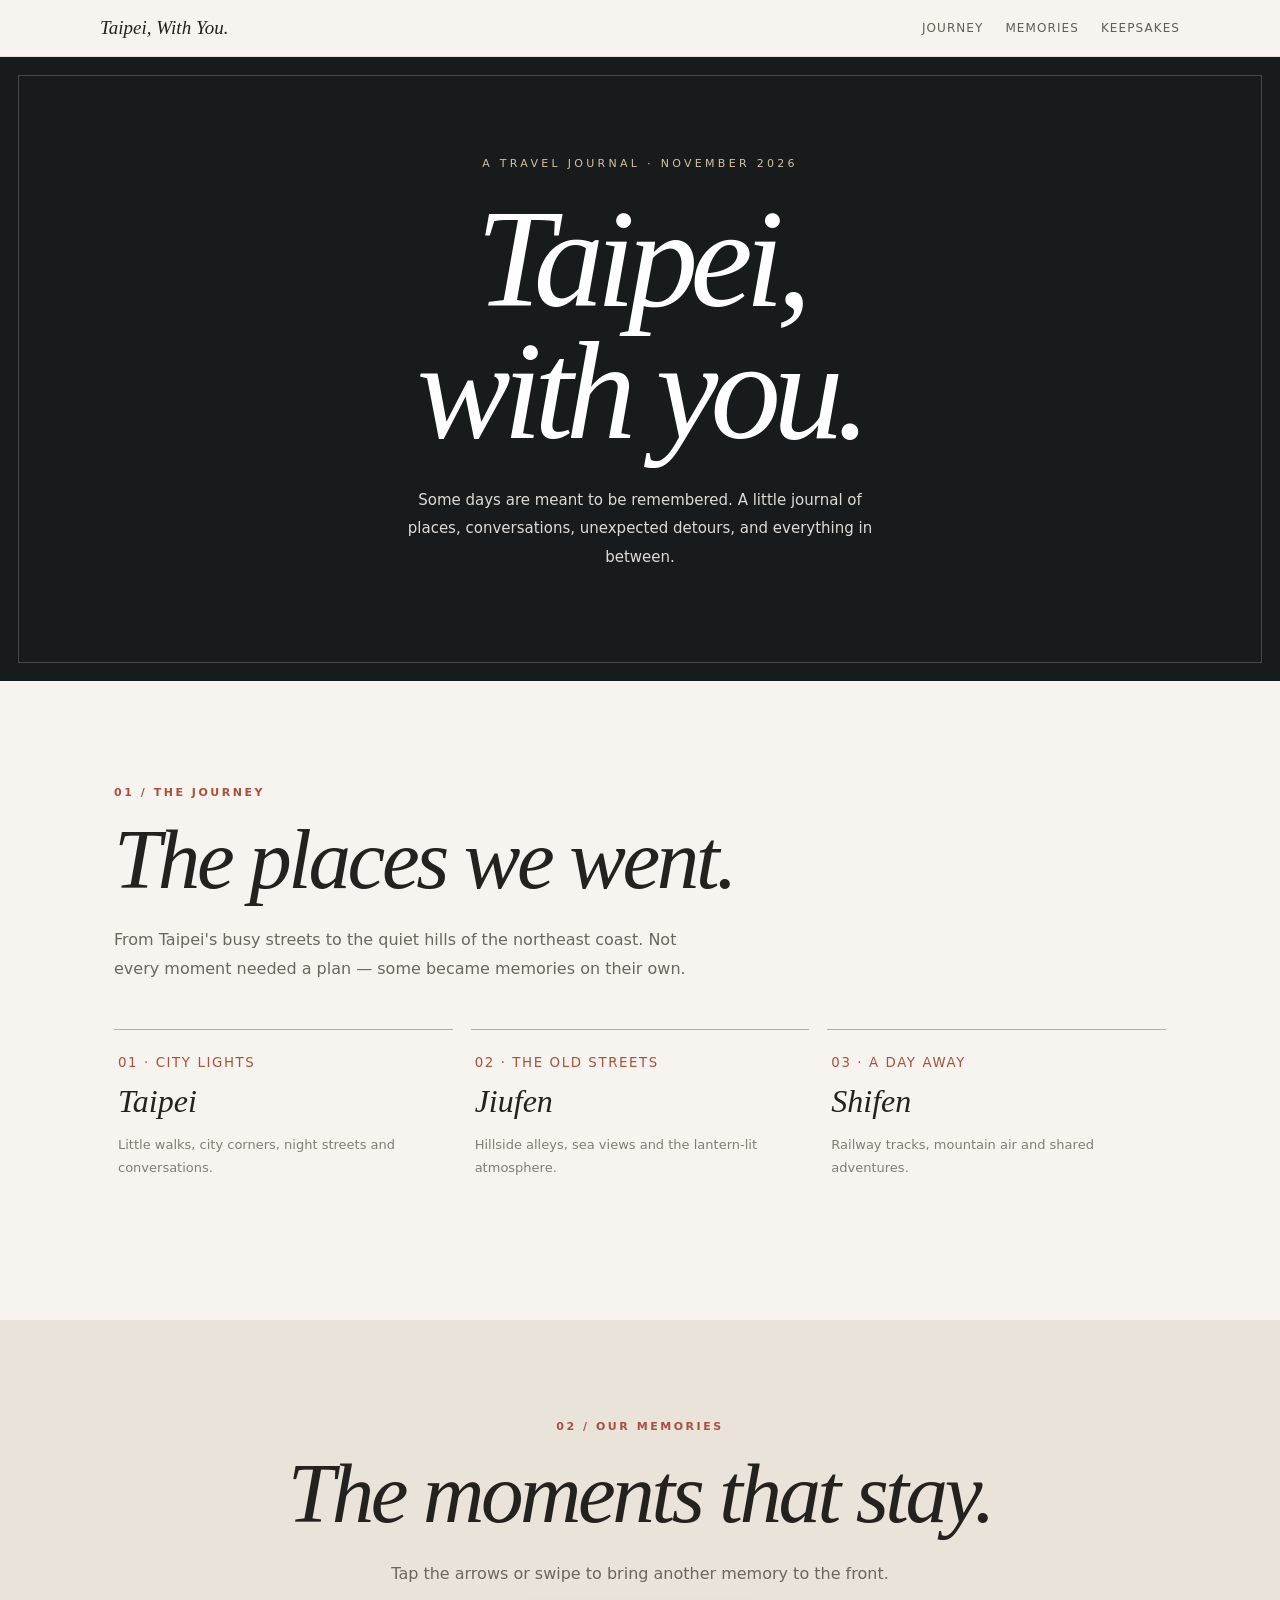
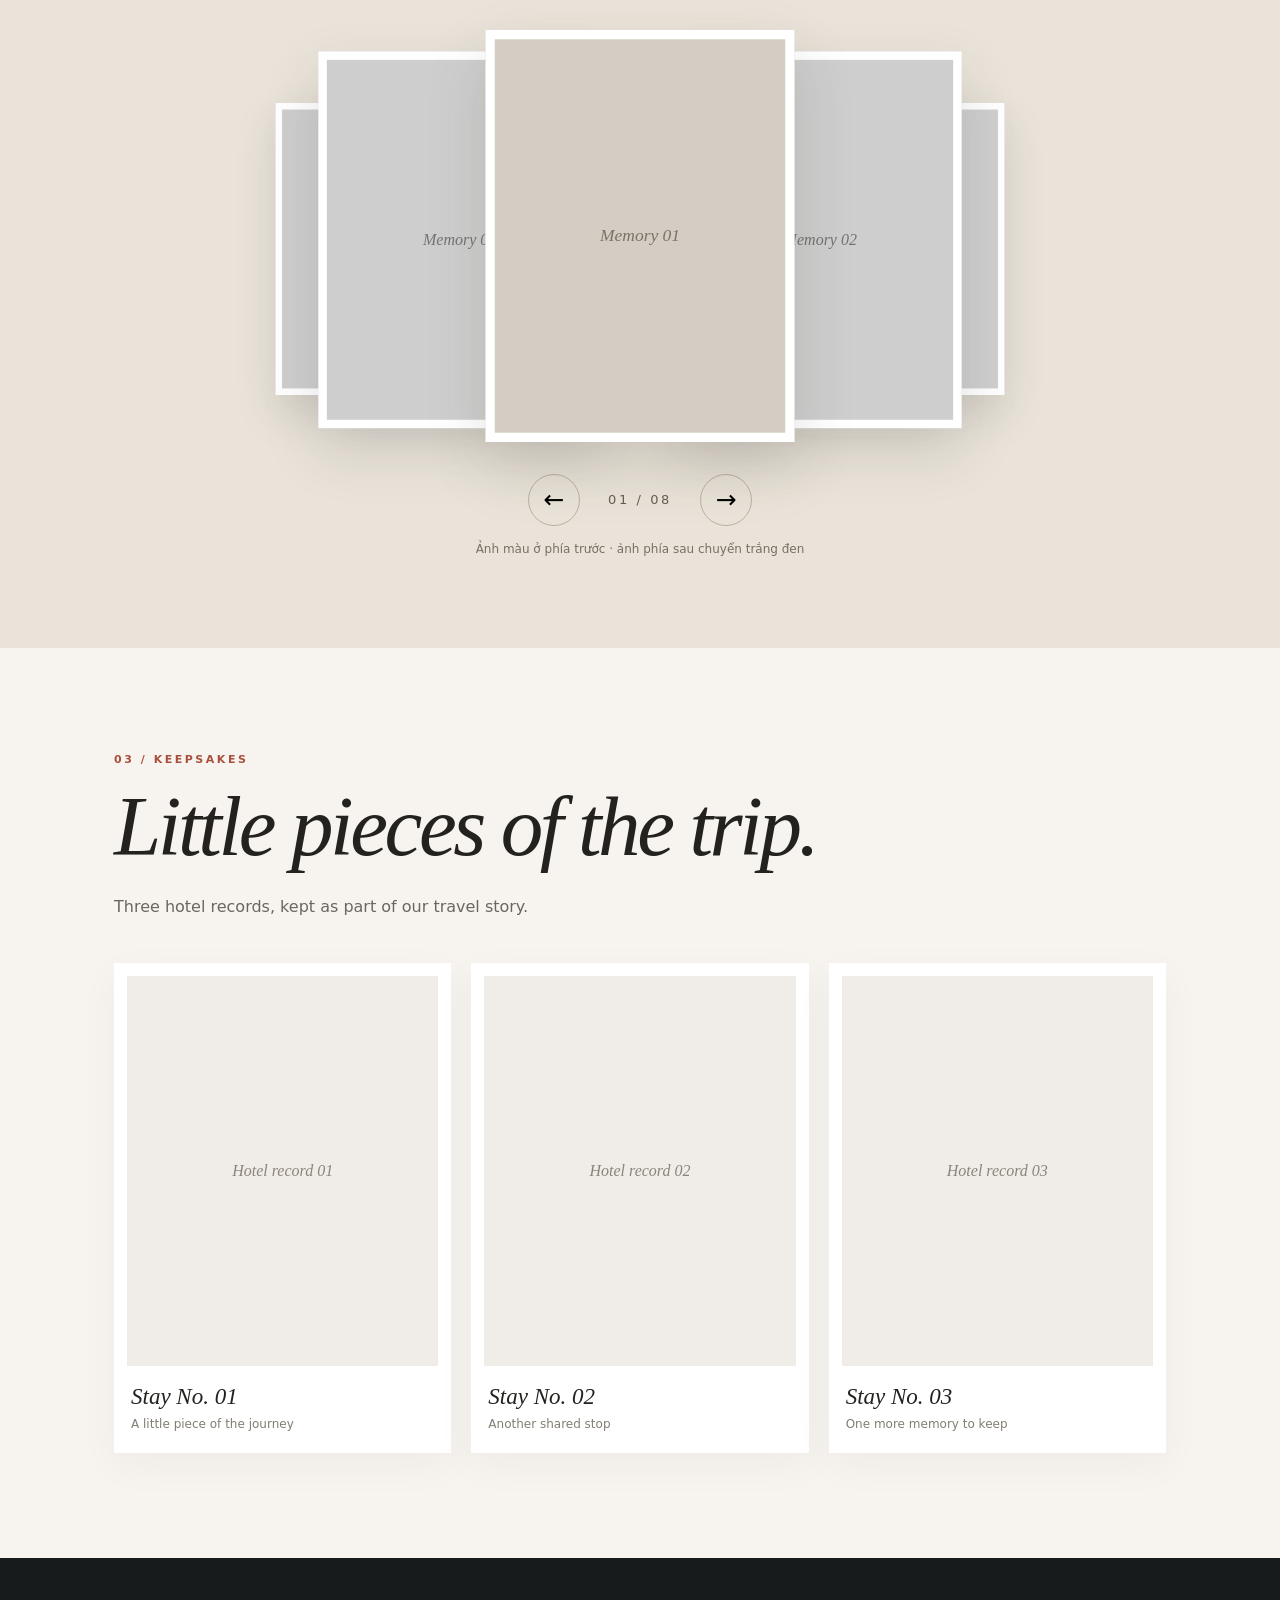
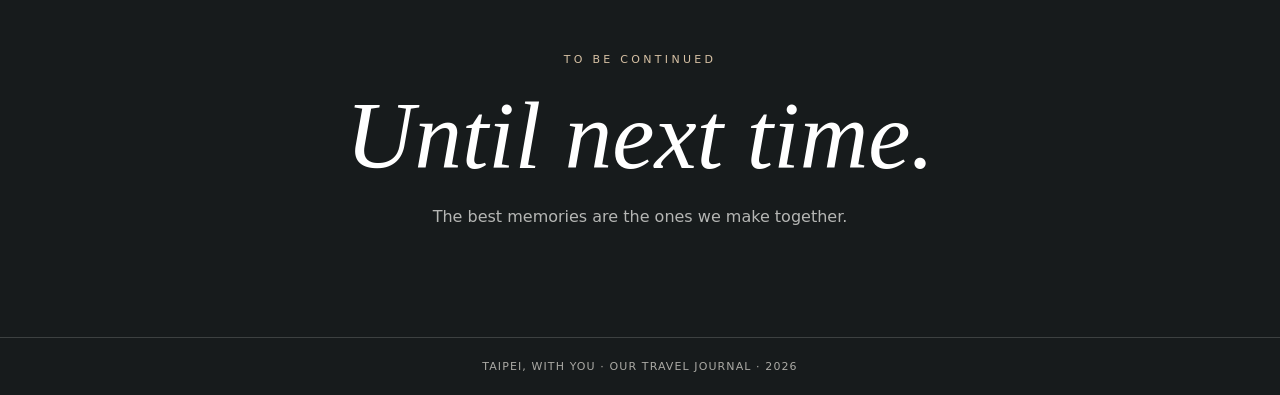
==== taipei-trip/index.html @ ebad3de1 "Add standalone responsive Taipei travel journal with rotating memories and hotel records" ====
<!doctype html>
<html lang="vi"><head><meta charset="UTF-8"><meta name="viewport" content="width=device-width,initial-scale=1,viewport-fit=cover"><meta name="theme-color" content="#151615"><title>Taipei, With You — Our Travel Journal</title><meta name="description" content="A little collection of Taipei memories, places and keepsakes."><style>
:root{--bg:#f7f4ef;--ink:#24221f;--muted:#817d74;--accent:#a9503c}*{box-sizing:border-box}html{scroll-behavior:smooth}body{margin:0;background:var(--bg);color:var(--ink);font-family:system-ui,-apple-system,BlinkMacSystemFont,"Segoe UI",sans-serif}button{font:inherit;cursor:pointer}a{color:inherit}header{position:sticky;top:0;z-index:30;background:#f7f4efdb;backdrop-filter:blur(16px);border-bottom:1px solid #e6dfd3;display:flex;align-items:center;justify-content:space-between;padding:17px max(22px,calc((100vw - 1080px)/2));gap:16px}.mark{font-family:Georgia,serif;font-size:19px;font-style:italic;text-decoration:none}nav{display:flex;gap:22px}nav a{text-decoration:none;font-size:12px;letter-spacing:.09em;text-transform:uppercase;color:#615d55}main{overflow:hidden}.hero{min-height:68vh;background:#171b1c;color:#fff;display:flex;align-items:center;justify-content:center;text-align:center;padding:100px 22px 110px;position:relative}.hero:before{content:"";position:absolute;inset:18px;border:1px solid #ffffff33;pointer-events:none}.eyebrow{text-transform:uppercase;letter-spacing:.3em;font-size:11px;color:#d7c1a4}.hero h1{font:italic clamp(65px,11vw,150px)/.94 Georgia,serif;letter-spacing:-.055em;font-weight:400;margin:23px 0}.hero p{max-width:500px;margin:28px auto 0;color:#dedbd7;font-size:15px;line-height:1.9}.section{max-width:1100px;margin:auto;padding:105px 24px}.overline{font-size:11px;letter-spacing:.23em;text-transform:uppercase;color:var(--accent);font-weight:700}.heading{font:italic clamp(42px,7vw,85px)/1.06 Georgia,serif;margin:15px 0 22px;letter-spacing:-.04em}.intro{color:#6b665e;line-height:1.8;max-width:580px}.timeline{display:grid;grid-template-columns:repeat(3,minmax(0,1fr));gap:18px;margin-top:45px}.stop{border-top:1px solid #b8aea2;padding:22px 4px}.stop small{color:var(--accent);letter-spacing:.12em}.stop h3{font:italic 32px Georgia,serif;margin:12px 0}.stop p{font-size:13px;color:var(--muted);line-height:1.8}.gallery-section{background:#e9e3d9}.gallery-inner{max-width:1100px;margin:auto;padding:100px 20px 80px;text-align:center}.stage{height:440px;position:relative;perspective:1200px;margin:40px auto 0;touch-action:pan-y;user-select:none}.photo-card{position:absolute;left:50%;top:50%;width:clamp(180px,31vw,300px);aspect-ratio:3/4;border:9px solid #fff;background:#d4cdc3;box-shadow:0 24px 55px #3e352d26;overflow:hidden;transition:transform .65s cubic-bezier(.2,.8,.2,1),filter .65s,opacity .65s;transform-origin:center;backface-visibility:hidden}.photo-card img{width:100%;height:100%;object-fit:cover;display:block}.photo-card .missing{display:flex;align-items:center;justify-content:center;height:100%;padding:15px;color:#7c7267;font-family:Georgia,serif;font-style:italic;font-size:17px;line-height:1.5}.photo-card[data-front="true"]{cursor:default}.controls{display:flex;justify-content:center;align-items:center;gap:28px;margin:5px auto 0}.arrow{width:52px;height:52px;border:1px solid #bdb1a3;background:transparent;border-radius:50%;font-size:25px;transition:background .2s}.arrow:hover{background:#fff}.counter{font-size:13px;letter-spacing:.2em;color:#665e54}.helper{font-size:12px;color:#776f64;margin-top:16px}.receipts{display:grid;grid-template-columns:repeat(3,minmax(0,1fr));gap:20px;margin-top:42px}.receipt{background:#fff;padding:13px 13px 22px;box-shadow:0 12px 40px #0000000a}.receipt-image{aspect-ratio:4/5;background:#f0ede8;display:flex;justify-content:center;align-items:center;overflow:hidden;color:#8b847a;font-family:Georgia,serif;font-style:italic;text-align:center;padding:15px}.receipt-image img{width:100%;height:100%;object-fit:contain}.receipt h3{font:italic 23px Georgia,serif;font-weight:400;margin:18px 4px 7px}.receipt p{font-size:12px;color:var(--muted);margin:0 4px}.closing{background:#171b1c;text-align:center;color:#fff;padding:95px 24px}.closing h2{font:italic clamp(45px,8vw,95px) Georgia,serif;font-weight:400;margin:15px 0}footer{background:#171b1c;color:#aaa9a4;border-top:1px solid #ffffff2a;padding:22px;text-align:center;font-size:11px;letter-spacing:.1em}@media(max-width:700px){header{padding:14px 18px}nav{gap:12px}nav a{font-size:10px}.hero{min-height:62vh;padding:75px 23px}.hero h1{font-size:clamp(60px,16vw,99px)}.section{padding:65px 20px}.gallery-inner{padding:70px 12px 60px}.stage{height:345px;margin-top:26px}.photo-card{width:min(52vw,235px);border-width:6px}.timeline{grid-template-columns:1fr;gap:0;margin-top:30px}.receipts{grid-template-columns:1fr;max-width:370px;margin:30px auto 0}.receipt-image{aspect-ratio:4/4.5}.controls{margin-top:0}}@media(prefers-reduced-motion:reduce){.photo-card{transition:none}html{scroll-behavior:auto}}</style></head>
<body><header><a class="mark" href="#top">Taipei, With You.</a><nav><a href="#journey">Journey</a><a href="#memories">Memories</a><a href="#keepsakes">Keepsakes</a></nav></header>
<main id="top"><section class="hero"><div><div class="eyebrow">A travel journal · November 2026</div><h1>Taipei,<br>with you.</h1><p>Some days are meant to be remembered. A little journal of places, conversations, unexpected detours, and everything in between.</p></div></section>
<section class="section" id="journey"><div class="overline">01 / The journey</div><h2 class="heading">The places we went.</h2><p class="intro">From Taipei's busy streets to the quiet hills of the northeast coast. Not every moment needed a plan — some became memories on their own.</p><div class="timeline"><div class="stop"><small>01 · CITY LIGHTS</small><h3>Taipei</h3><p>Little walks, city corners, night streets and conversations.</p></div><div class="stop"><small>02 · THE OLD STREETS</small><h3>Jiufen</h3><p>Hillside alleys, sea views and the lantern-lit atmosphere.</p></div><div class="stop"><small>03 · A DAY AWAY</small><h3>Shifen</h3><p>Railway tracks, mountain air and shared adventures.</p></div></div></section>
<section class="gallery-section" id="memories"><div class="gallery-inner"><div class="overline">02 / Our memories</div><h2 class="heading">The moments that stay.</h2><p class="intro" style="margin:0 auto">Tap the arrows or swipe to bring another memory to the front.</p><div class="stage" id="stage" aria-label="Vòng xoay 8 ảnh kỷ niệm"></div><div class="controls"><button type="button" class="arrow" id="prev" aria-label="Ảnh trước">←</button><span class="counter" id="counter">01 / 08</span><button type="button" class="arrow" id="next" aria-label="Ảnh tiếp theo">→</button></div><p class="helper">Ảnh màu ở phía trước · ảnh phía sau chuyển trắng đen</p></div></section>
<section class="section" id="keepsakes"><div class="overline">03 / Keepsakes</div><h2 class="heading">Little pieces of the trip.</h2><p class="intro">Three hotel records, kept as part of our travel story.</p><div class="receipts"><article class="receipt"><div class="receipt-image" id="bill1">Hotel record 01</div><h3>Stay No. 01</h3><p>A little piece of the journey</p></article><article class="receipt"><div class="receipt-image" id="bill2">Hotel record 02</div><h3>Stay No. 02</h3><p>Another shared stop</p></article><article class="receipt"><div class="receipt-image" id="bill3">Hotel record 03</div><h3>Stay No. 03</h3><p>One more memory to keep</p></article></div></section>
<section class="closing"><div class="eyebrow">To be continued</div><h2>Until next time.</h2><p style="color:#b5b6b4">The best memories are the ones we make together.</p></section></main><footer>TAIPEI, WITH YOU · OUR TRAVEL JOURNAL · 2026</footer>
<script>
/* Upload exactly 8 personal photos as images/memory-01.jpg through memory-08.jpg.
   Upload exactly 3 hotel records as images/hotel-01.jpg through hotel-03.jpg.
   No handwritten notes or unrelated decorative images are needed. */
const stage=document.getElementById('stage'),N=8;let active=0,startX=null;
const photos=Array.from({length:N},(_,i)=>{const el=document.createElement('div');el.className='photo-card';const img=document.createElement('img');img.loading='lazy';img.alt='Kỷ niệm '+(i+1);img.src='images/memory-'+String(i+1).padStart(2,'0')+'.jpg';const miss=document.createElement('div');miss.className='missing';miss.textContent='Memory '+String(i+1).padStart(2,'0');img.onerror=()=>{img.remove();el.append(miss)};el.append(img);stage.append(el);return el});
function render(){const mobile=matchMedia('(max-width:700px)').matches;const rx=mobile?112:255;photos.forEach((el,i)=>{let d=(i-active+N)%N;if(d>N/2)d-=N;const a=d*2*Math.PI/N;const depth=Math.cos(a);const x=Math.sin(a)*rx;const scale=mobile?.79+Math.max(0,depth)*.22:.73+Math.max(0,depth)*.3;el.style.transform='translate(-50%,-50%) translateX('+x+'px) translateY('+(-depth*13)+'px) scale('+scale+')';el.style.zIndex=String(Math.round((depth+1)*100));el.style.filter=depth>.85?'grayscale(0)':'grayscale(1)';el.style.opacity=depth<-.4?'.3':depth<0?'.65':'1';el.dataset.front=String(i===active);el.setAttribute('aria-hidden',i===active?'false':'true');});document.getElementById('counter').textContent=String(active+1).padStart(2,'0')+' / 08'}
const step=n=>{active=(active+n+N)%N;render()};document.getElementById('prev').onclick=()=>step(-1);document.getElementById('next').onclick=()=>step(1);stage.addEventListener('touchstart',e=>{startX=e.touches[0].clientX},{passive:true});stage.addEventListener('touchend',e=>{if(startX===null)return;const delta=e.changedTouches[0].clientX-startX;if(Math.abs(delta)>35)step(delta<0?1:-1);startX=null},{passive:true});stage.addEventListener('keydown',e=>{if(e.key==='ArrowLeft')step(-1);if(e.key==='ArrowRight')step(1)});window.addEventListener('resize',render);render();
for(let i=1;i<=3;i++){const holder=document.getElementById('bill'+i);const img=new Image();img.loading='lazy';img.alt='Chứng từ khách sạn '+i;img.onload=()=>{holder.textContent='';holder.append(img)};img.src='images/hotel-'+String(i).padStart(2,'0')+'.jpg'}
</script></body></html>
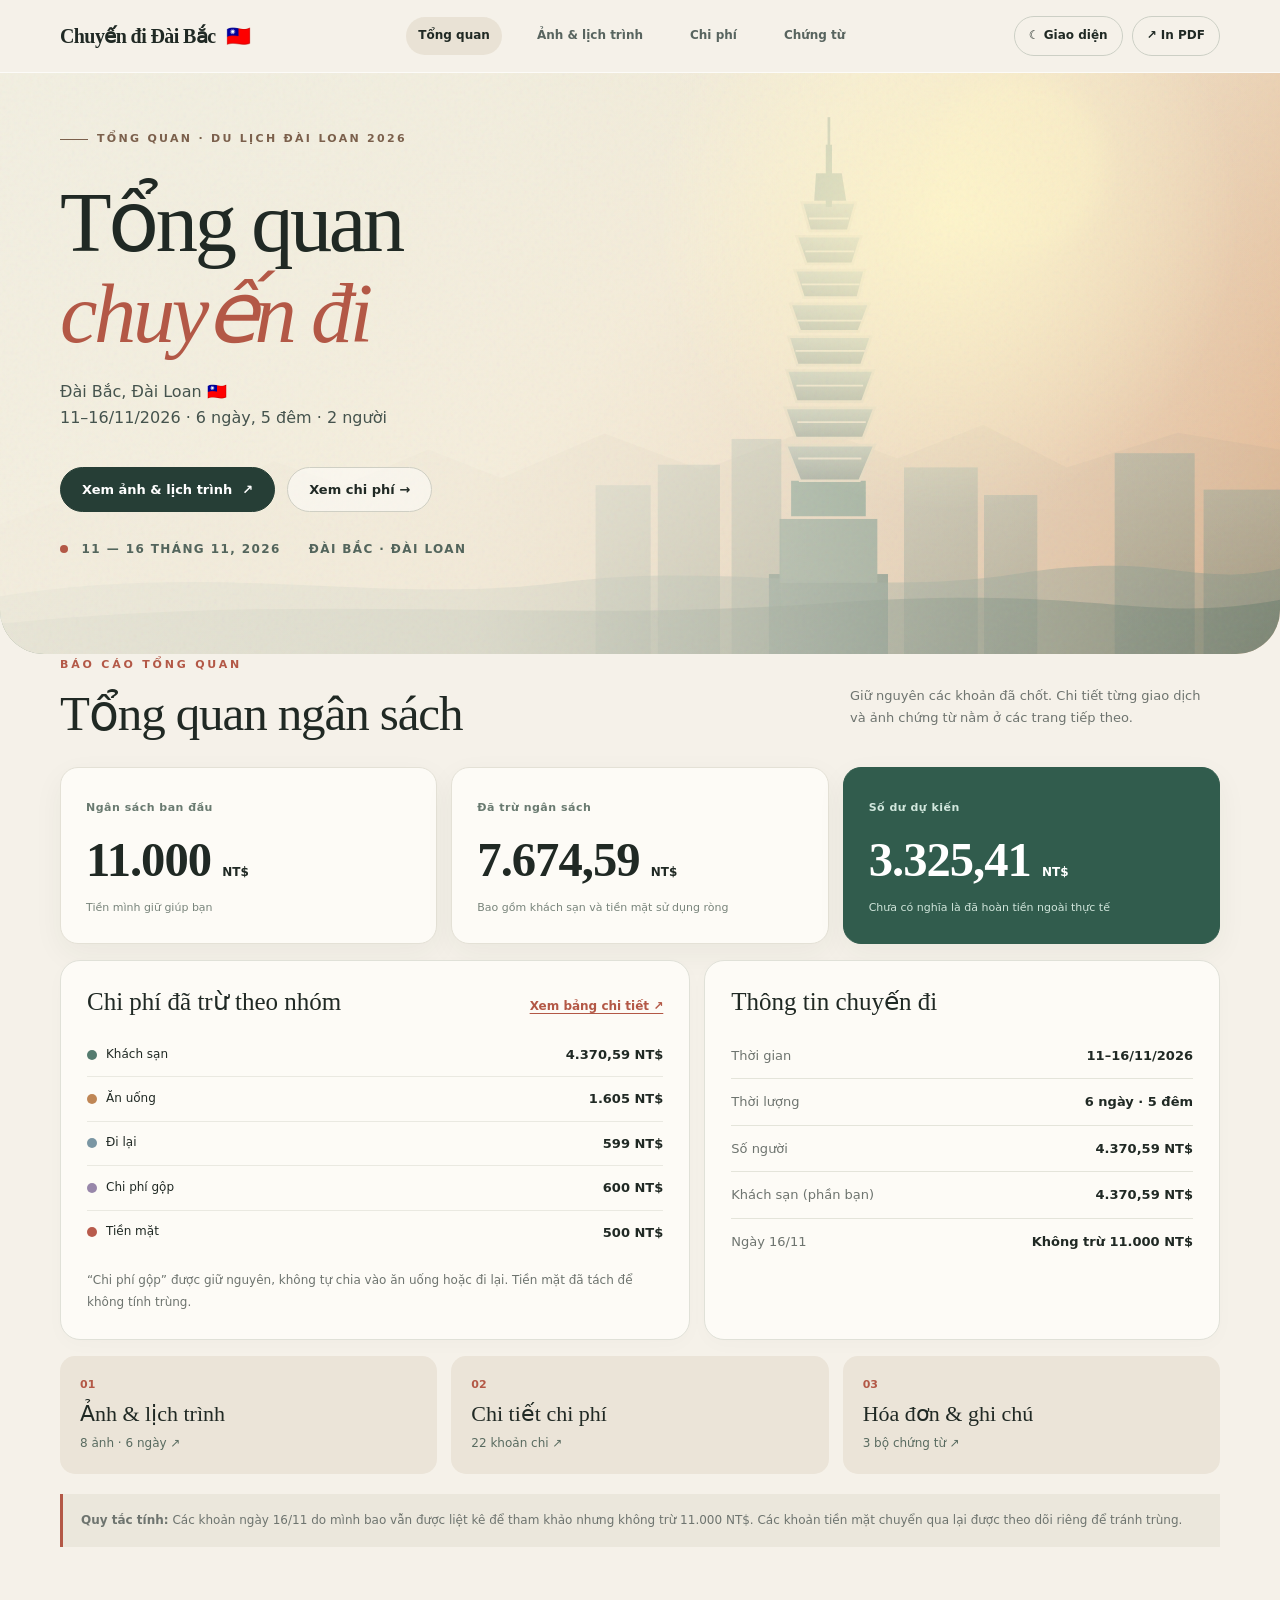
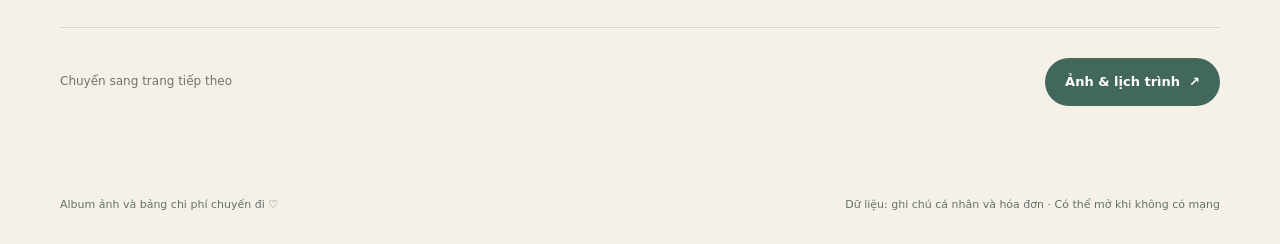
==== commit e1a2d422: "Add files via upload" ====
--- a/taipei-trip/index.html
+++ b/taipei-trip/index.html
@@ -1,19 +1,244 @@
-<!doctype html>
-<html lang="vi"><head><meta charset="UTF-8"><meta name="viewport" content="width=device-width,initial-scale=1,viewport-fit=cover"><meta name="theme-color" content="#151615"><title>Taipei, With You — Our Travel Journal</title><meta name="description" content="A little collection of Taipei memories, places and keepsakes."><style>
-:root{--bg:#f7f4ef;--ink:#24221f;--muted:#817d74;--accent:#a9503c}*{box-sizing:border-box}html{scroll-behavior:smooth}body{margin:0;background:var(--bg);color:var(--ink);font-family:system-ui,-apple-system,BlinkMacSystemFont,"Segoe UI",sans-serif}button{font:inherit;cursor:pointer}a{color:inherit}header{position:sticky;top:0;z-index:30;background:#f7f4efdb;backdrop-filter:blur(16px);border-bottom:1px solid #e6dfd3;display:flex;align-items:center;justify-content:space-between;padding:17px max(22px,calc((100vw - 1080px)/2));gap:16px}.mark{font-family:Georgia,serif;font-size:19px;font-style:italic;text-decoration:none}nav{display:flex;gap:22px}nav a{text-decoration:none;font-size:12px;letter-spacing:.09em;text-transform:uppercase;color:#615d55}main{overflow:hidden}.hero{min-height:68vh;background:#171b1c;color:#fff;display:flex;align-items:center;justify-content:center;text-align:center;padding:100px 22px 110px;position:relative}.hero:before{content:"";position:absolute;inset:18px;border:1px solid #ffffff33;pointer-events:none}.eyebrow{text-transform:uppercase;letter-spacing:.3em;font-size:11px;color:#d7c1a4}.hero h1{font:italic clamp(65px,11vw,150px)/.94 Georgia,serif;letter-spacing:-.055em;font-weight:400;margin:23px 0}.hero p{max-width:500px;margin:28px auto 0;color:#dedbd7;font-size:15px;line-height:1.9}.section{max-width:1100px;margin:auto;padding:105px 24px}.overline{font-size:11px;letter-spacing:.23em;text-transform:uppercase;color:var(--accent);font-weight:700}.heading{font:italic clamp(42px,7vw,85px)/1.06 Georgia,serif;margin:15px 0 22px;letter-spacing:-.04em}.intro{color:#6b665e;line-height:1.8;max-width:580px}.timeline{display:grid;grid-template-columns:repeat(3,minmax(0,1fr));gap:18px;margin-top:45px}.stop{border-top:1px solid #b8aea2;padding:22px 4px}.stop small{color:var(--accent);letter-spacing:.12em}.stop h3{font:italic 32px Georgia,serif;margin:12px 0}.stop p{font-size:13px;color:var(--muted);line-height:1.8}.gallery-section{background:#e9e3d9}.gallery-inner{max-width:1100px;margin:auto;padding:100px 20px 80px;text-align:center}.stage{height:440px;position:relative;perspective:1200px;margin:40px auto 0;touch-action:pan-y;user-select:none}.photo-card{position:absolute;left:50%;top:50%;width:clamp(180px,31vw,300px);aspect-ratio:3/4;border:9px solid #fff;background:#d4cdc3;box-shadow:0 24px 55px #3e352d26;overflow:hidden;transition:transform .65s cubic-bezier(.2,.8,.2,1),filter .65s,opacity .65s;transform-origin:center;backface-visibility:hidden}.photo-card img{width:100%;height:100%;object-fit:cover;display:block}.photo-card .missing{display:flex;align-items:center;justify-content:center;height:100%;padding:15px;color:#7c7267;font-family:Georgia,serif;font-style:italic;font-size:17px;line-height:1.5}.photo-card[data-front="true"]{cursor:default}.controls{display:flex;justify-content:center;align-items:center;gap:28px;margin:5px auto 0}.arrow{width:52px;height:52px;border:1px solid #bdb1a3;background:transparent;border-radius:50%;font-size:25px;transition:background .2s}.arrow:hover{background:#fff}.counter{font-size:13px;letter-spacing:.2em;color:#665e54}.helper{font-size:12px;color:#776f64;margin-top:16px}.receipts{display:grid;grid-template-columns:repeat(3,minmax(0,1fr));gap:20px;margin-top:42px}.receipt{background:#fff;padding:13px 13px 22px;box-shadow:0 12px 40px #0000000a}.receipt-image{aspect-ratio:4/5;background:#f0ede8;display:flex;justify-content:center;align-items:center;overflow:hidden;color:#8b847a;font-family:Georgia,serif;font-style:italic;text-align:center;padding:15px}.receipt-image img{width:100%;height:100%;object-fit:contain}.receipt h3{font:italic 23px Georgia,serif;font-weight:400;margin:18px 4px 7px}.receipt p{font-size:12px;color:var(--muted);margin:0 4px}.closing{background:#171b1c;text-align:center;color:#fff;padding:95px 24px}.closing h2{font:italic clamp(45px,8vw,95px) Georgia,serif;font-weight:400;margin:15px 0}footer{background:#171b1c;color:#aaa9a4;border-top:1px solid #ffffff2a;padding:22px;text-align:center;font-size:11px;letter-spacing:.1em}@media(max-width:700px){header{padding:14px 18px}nav{gap:12px}nav a{font-size:10px}.hero{min-height:62vh;padding:75px 23px}.hero h1{font-size:clamp(60px,16vw,99px)}.section{padding:65px 20px}.gallery-inner{padding:70px 12px 60px}.stage{height:345px;margin-top:26px}.photo-card{width:min(52vw,235px);border-width:6px}.timeline{grid-template-columns:1fr;gap:0;margin-top:30px}.receipts{grid-template-columns:1fr;max-width:370px;margin:30px auto 0}.receipt-image{aspect-ratio:4/4.5}.controls{margin-top:0}}@media(prefers-reduced-motion:reduce){.photo-card{transition:none}html{scroll-behavior:auto}}</style></head>
-<body><header><a class="mark" href="#top">Taipei, With You.</a><nav><a href="#journey">Journey</a><a href="#memories">Memories</a><a href="#keepsakes">Keepsakes</a></nav></header>
-<main id="top"><section class="hero"><div><div class="eyebrow">A travel journal · November 2026</div><h1>Taipei,<br>with you.</h1><p>Some days are meant to be remembered. A little journal of places, conversations, unexpected detours, and everything in between.</p></div></section>
-<section class="section" id="journey"><div class="overline">01 / The journey</div><h2 class="heading">The places we went.</h2><p class="intro">From Taipei's busy streets to the quiet hills of the northeast coast. Not every moment needed a plan — some became memories on their own.</p><div class="timeline"><div class="stop"><small>01 · CITY LIGHTS</small><h3>Taipei</h3><p>Little walks, city corners, night streets and conversations.</p></div><div class="stop"><small>02 · THE OLD STREETS</small><h3>Jiufen</h3><p>Hillside alleys, sea views and the lantern-lit atmosphere.</p></div><div class="stop"><small>03 · A DAY AWAY</small><h3>Shifen</h3><p>Railway tracks, mountain air and shared adventures.</p></div></div></section>
-<section class="gallery-section" id="memories"><div class="gallery-inner"><div class="overline">02 / Our memories</div><h2 class="heading">The moments that stay.</h2><p class="intro" style="margin:0 auto">Tap the arrows or swipe to bring another memory to the front.</p><div class="stage" id="stage" aria-label="Vòng xoay 8 ảnh kỷ niệm"></div><div class="controls"><button type="button" class="arrow" id="prev" aria-label="Ảnh trước">←</button><span class="counter" id="counter">01 / 08</span><button type="button" class="arrow" id="next" aria-label="Ảnh tiếp theo">→</button></div><p class="helper">Ảnh màu ở phía trước · ảnh phía sau chuyển trắng đen</p></div></section>
-<section class="section" id="keepsakes"><div class="overline">03 / Keepsakes</div><h2 class="heading">Little pieces of the trip.</h2><p class="intro">Three hotel records, kept as part of our travel story.</p><div class="receipts"><article class="receipt"><div class="receipt-image" id="bill1">Hotel record 01</div><h3>Stay No. 01</h3><p>A little piece of the journey</p></article><article class="receipt"><div class="receipt-image" id="bill2">Hotel record 02</div><h3>Stay No. 02</h3><p>Another shared stop</p></article><article class="receipt"><div class="receipt-image" id="bill3">Hotel record 03</div><h3>Stay No. 03</h3><p>One more memory to keep</p></article></div></section>
-<section class="closing"><div class="eyebrow">To be continued</div><h2>Until next time.</h2><p style="color:#b5b6b4">The best memories are the ones we make together.</p></section></main><footer>TAIPEI, WITH YOU · OUR TRAVEL JOURNAL · 2026</footer>
+<!DOCTYPE html>
+<html lang="vi"><head>
+<meta charset="UTF-8"><meta name="viewport" content="width=device-width,initial-scale=1,viewport-fit=cover">
+<meta name="description" content="Chuyến đi Đài Bắc 11–16/11/2026. Tổng quan ngân sách, hình ảnh, lịch trình và chứng từ chi phí.">
+<meta name="theme-color" content="#f4efe7"><title>Chuyến đi Đài Bắc | 11–16/11/2026 🇹🇼</title>
+<style>
+/* Offline-first: use local system fonts; no external font requests. */
+:root{--cream:#f5f1e9;--paper:#fdfbf6;--ink:#202924;--muted:#6e746f;--line:#dfdfd4;--fern:#42685c;--brick:#b35846;--citrine:#e6b769;--shadow:0 20px 65px rgba(38,49,44,.09);--radius:21px;--heading:Georgia,'Playfair Display',serif;--body:'DM Sans',system-ui,-apple-system,'Segoe UI',sans-serif}
+*{box-sizing:border-box}html{scroll-behavior:smooth}body{background:var(--cream);color:var(--ink);font:15px/1.65 var(--body);margin:0;overflow-x:hidden}button,input,select{font:inherit}button{cursor:pointer}button:focus-visible,a:focus-visible,input:focus-visible,select:focus-visible{outline:3px solid #a4d2c0;outline-offset:3px}img{max-width:100%;display:block}a{color:inherit;text-decoration:none}button:disabled{opacity:.5;cursor:default}::selection{background:#efd6ac;color:#232c28}
+.container{width:min(1160px,calc(100% - 48px));margin-inline:auto}.nav{position:sticky;z-index:100;top:0;background:rgba(245,241,233,.92);backdrop-filter:blur(18px);border-bottom:1px solid #ffffffa1}.navinside{height:72px;display:flex;align-items:center;justify-content:space-between;gap:25px}.brand{display:flex;align-items:center;gap:10px;white-space:nowrap;font-family:var(--heading);font-size:20px;letter-spacing:-.6px;font-weight:bold}.brand .star{display:grid;place-items:center;width:34px;height:34px;background:var(--brick);color:#fff;border-radius:50%;font:normal 18px var(--body)}.navlinks{display:flex;align-items:center;gap:23px}.navlinks a{font-size:12px;text-transform:uppercase;letter-spacing:1px;font-weight:700;color:#58645f}.navlinks a:hover{color:var(--brick)}.controls{display:flex;gap:9px}.tinybtn{border:1px solid #cccfc5;border-radius:100px;background:transparent;padding:9px 14px;font-size:12px;color:var(--ink);font-weight:700}.tinybtn:hover{background:#ebe4d8}
+.hero{isolation:isolate;position:relative;overflow:hidden;min-height:674px;border-radius:0 0 44px 44px;background:linear-gradient(135deg,#d7e8e1 0%,#f2e6cc 47%,#dfae87 100%)}.hero:before{content:'';position:absolute;inset:0;background:radial-gradient(circle at 74% 25%,rgba(255,246,202,.9),transparent 28%),linear-gradient(90deg,#f6f0e1df 0%,#f6f0e1c2 37%,#f6f0e115 100%);z-index:1}.hero .noise{position:absolute;inset:0;z-index:2;pointer-events:none;opacity:.15;background-image:url("data:image/svg+xml,%3Csvg viewBox='0 0 190 190' xmlns='http://www.w3.org/2000/svg'%3E%3Cfilter id='n'%3E%3CfeTurbulence type='fractalNoise' baseFrequency='.8' numOctaves='3' stitchTiles='stitch'/%3E%3C/filter%3E%3Crect width='100%25' height='100%25' filter='url(%23n)' opacity='.4'/%3E%3C/svg%3E")}.skyline{position:absolute;height:100%;width:100%;inset:0;z-index:0;opacity:.86}.hero-content{position:relative;z-index:3;min-height:674px;display:flex;align-items:center}.hero-text{max-width:650px;padding:75px 0 100px}.overline{display:inline-flex;gap:9px;align-items:center;color:#7b604c;font-weight:800;font-size:11px;letter-spacing:2.3px;text-transform:uppercase}.overline:before{content:'';width:28px;height:1px;background:currentColor}.hero h1{font-family:var(--heading);font-size:clamp(65px,8.3vw,124px);font-weight:500;letter-spacing:-5px;line-height:.95;margin:28px 0}.hero h1 em{font-weight:500;color:var(--brick)}.hero-description{max-width:440px;font-size:16px;color:#45534d;margin:0 0 35px}.hero-actions{display:flex;flex-wrap:wrap;gap:12px}.btn{display:inline-flex;justify-content:center;align-items:center;gap:10px;min-height:45px;border-radius:100px;padding:11px 21px;font-size:13px;font-weight:800;transition:transform .2s,background .2s;border:1px solid #cfcfc4;background:var(--paper);color:var(--ink)}.btn:hover{transform:translateY(-2px)}.btn.dark{background:#263e36;color:white;border-color:#263e36}.btn.dark:hover{background:#385c4d}.btn.outline{background:#fff7}.hero-bottom{display:flex;gap:28px;font-size:12px;text-transform:uppercase;letter-spacing:1.4px;font-weight:700;margin-top:55px;color:#53655c}.hero-bottom i{height:8px;width:8px;border-radius:50%;background:var(--brick);display:inline-block;margin-right:8px}.travelstamp{position:absolute;right:40px;bottom:40px;z-index:3;transform:rotate(8deg);height:110px;width:110px;border-radius:50%;border:2px dashed #ffffff9c;color:#fff;display:flex;align-items:center;justify-content:center;flex-direction:column;text-shadow:0 1px 8px #0002;font-weight:800;font-size:10px;letter-spacing:2px;background:#36595020}.travelstamp b{font-size:31px;line-height:1.1}.scroll-hint{position:absolute;bottom:32px;left:50%;transform:translateX(-50%);z-index:3;font-size:10px;letter-spacing:2px;color:#3a5148;font-weight:800}
+.section{padding:100px 0}.section.compact{padding:70px 0}.sectionhead{display:flex;justify-content:space-between;align-items:end;gap:30px;margin-bottom:33px}.sectionhead .kicker,.kicker{display:block;color:var(--brick);text-transform:uppercase;letter-spacing:2.8px;font-size:11px;font-weight:800;margin-bottom:12px}.sectionhead h2{font:700 clamp(34px,4.4vw,58px)/1.1 var(--body);letter-spacing:0;margin:0}.sectionhead p{color:var(--muted);max-width:420px;font-size:13px;margin:0}.rightnote{text-transform:uppercase;letter-spacing:1.5px;color:#7f877e;font-size:11px;font-weight:700}
+.storyintro{display:grid;grid-template-columns:1fr 1fr;gap:52px;align-items:center}.storyintro p{font:600 clamp(22px,3vw,33px)/1.42 var(--body);letter-spacing:0;margin:0}.storyintro .side{color:var(--muted);font-size:14px;line-height:1.95}.thin-line{height:1px;background:#d7d7cb;margin-top:38px}
+.photo-wheel{position:relative;min-height:630px;margin-top:14px;overflow:hidden}.photo-wheel:before{content:'';position:absolute;left:50%;top:45%;transform:translate(-50%,-50%);width:min(74vw,560px);height:min(74vw,560px);border-radius:50%;background:radial-gradient(circle at 50% 45%,#ece2d0 0%,#deceb2 55%,#ccb48e 82%,#bea27d 100%);box-shadow:inset 0 18px 36px rgba(255,255,255,.35),0 30px 70px rgba(54,41,21,.13);opacity:.9}.wheel-stage{position:relative;height:530px}.wheel-card{position:absolute;left:50%;top:46%;width:min(31vw,250px);aspect-ratio:4/5;transform:translate(-50%,-50%);transform-origin:center center;border:0;border-radius:24px;padding:0;overflow:hidden;background:#d9d6cf;box-shadow:0 18px 42px rgba(24,33,30,.2);cursor:pointer;transition:transform .55s cubic-bezier(.2,.7,.2,1),filter .35s ease,opacity .35s ease,box-shadow .35s ease;z-index:var(--z,1);opacity:var(--opacity,.78);filter:grayscale(1) saturate(.45) contrast(.96)}.wheel-card img{width:100%;height:100%;object-fit:cover;pointer-events:none;user-select:none}.wheel-card.is-active{filter:none;opacity:1;box-shadow:0 24px 60px rgba(24,33,30,.28)}.wheel-card.is-side{filter:grayscale(1) saturate(.5) contrast(.98)}.wheel-card.is-back{filter:grayscale(1) saturate(.3) brightness(.95);opacity:.36}.wheel-card:focus-visible{outline:3px solid #a4d2c0;outline-offset:5px}.wheel-controls{position:relative;z-index:8;display:flex;align-items:center;justify-content:center;gap:16px;margin-top:4px}.wheel-btn{border:1px solid #d0c5b1;background:#f8f5ef;color:#26312d;border-radius:999px;padding:11px 15px;font-size:14px;font-weight:700;box-shadow:0 8px 24px rgba(36,46,41,.08)}.wheel-btn:hover{background:#fff}.wheel-dots{display:flex;gap:8px}.wheel-dot{width:10px;height:10px;border-radius:50%;background:#c7beb0;border:0;padding:0}.wheel-dot.active{background:var(--brick);transform:scale(1.12)}.gallery-outro{display:flex;align-items:center;justify-content:flex-end;gap:20px;margin-top:12px;color:var(--muted);font-size:13px}.gallery-outro i{font-family:var(--body);font-style:normal;font-size:14px;color:var(--brick)}
+.timeline-section{background:#e9ece5}.timeline{display:grid;grid-template-columns:repeat(3,1fr);gap:15px}.daycard{position:relative;background:#fdfbf7;border:1px solid #d7ded5;border-radius:17px;padding:26px 25px 23px;min-height:225px;transition:transform .2s,box-shadow .2s}.daycard:hover{transform:translateY(-3px);box-shadow:var(--shadow)}.daytop{display:flex;align-items:baseline;justify-content:space-between;gap:10px}.daytop strong{font:500 32px var(--heading);letter-spacing:-.8px}.daytop small{font-weight:800;letter-spacing:2px;color:var(--brick);font-size:10px}.daycard h3{font:500 22px var(--heading);margin:19px 0 1px}.daycard .city{font-size:11px;letter-spacing:1px;text-transform:uppercase;color:var(--fern);font-weight:800}.daycard p{color:var(--muted);font-size:12px;margin:10px 0 25px}.daycard .daytag{position:absolute;right:20px;bottom:20px;border:1px solid #dedfd2;color:#717e75;border-radius:100px;padding:3px 10px;font-size:10px}
+.money-section{background:#f6f4ef}.intro-money{display:grid;grid-template-columns:1fr .75fr;gap:30px;align-items:end}.money-summary{font-size:13px;color:#69756c}.statgrid{display:grid;grid-template-columns:repeat(3,1fr);gap:15px;margin:32px 0}.stat{padding:29px;background:var(--paper);border:1px solid #e5e5dc;border-radius:18px;box-shadow:0 10px 25px #223a2a05}.stat.feature{background:var(--fern);color:#fff;border-color:var(--fern)}.stat .label{font-weight:800;font-size:11px;text-transform:uppercase;letter-spacing:1.45px;color:#7d827a}.stat.feature .label{color:#d1e5dc}.stat .value{font:500 clamp(32px,4vw,51px)/1.2 var(--heading);letter-spacing:-1px;margin:13px 0 12px;font-variant-numeric:tabular-nums}.stat .suffix{font:700 12px var(--body);margin-left:4px;color:#9ca69d}.stat.feature .suffix{color:#deeadf}.stat .detail{font-size:12px;color:#7e847d}.stat.feature .detail{color:#d5e5dc}.panel{background:var(--paper);border:1px solid #e0e1d8;border-radius:20px;padding:26px;box-shadow:0 5px 20px #16291905}.summarysplit{display:grid;grid-template-columns:1fr 1fr;gap:15px}.panel h3{margin:0 0 17px;font:500 25px var(--heading)}.budgetbar{height:15px;background:#e3e6df;border-radius:100px;overflow:hidden;display:flex;margin:24px 0 14px}.budgetbar .used{background:#b65847;height:100%}.budgetbar .remaining{background:#547f71;height:100%;flex:1}.legend{display:flex;gap:24px;flex-wrap:wrap;font-size:11px;color:var(--muted)}.dot{display:inline-block;height:9px;width:9px;border-radius:100%;margin-right:8px;background:#b65847}.dot.green{background:#547f71}.breakrow{display:flex;align-items:center;justify-content:space-between;gap:14px;padding:12px 0;border-bottom:1px solid #eae9e1;font-size:12px}.breakrow:last-child{border-bottom:0}.breakrow b{font-size:13px;font-variant-numeric:tabular-nums}.breakrow .categoryname{display:flex;align-items:center;gap:9px}.categoryname i{width:10px;height:10px;background:var(--brick);border-radius:50%}.tiny-foot{font-size:12px;color:var(--muted);line-height:1.8;margin:16px 0 0}.notice{padding:17px 19px;border:1px solid #e2d3b4;border-radius:14px;background:#fcf6e8;color:#725637;font-size:12px;line-height:1.8;margin:20px 0 0}.notice strong{color:#674628}
+.segment{display:flex;gap:8px;flex-wrap:wrap;margin:0 0 20px}.pill{border:1px solid #d5dbd2;background:transparent;padding:7px 14px;border-radius:100px;font-size:12px;font-weight:750;color:#6a726b}.pill.active,.pill:hover{background:var(--fern);color:#fff;border-color:var(--fern)}.expense-panel{overflow:hidden}.table-wrap{overflow-x:auto}.data-table{width:100%;border-collapse:collapse;white-space:normal;text-align:left}.data-table th{font-size:10px;letter-spacing:1.45px;text-transform:uppercase;color:#7b867e;padding:12px 13px;border-bottom:1px solid #d9ddd4;white-space:nowrap}.data-table td{padding:16px 13px;border-bottom:1px solid #e6e9e2;font-size:12px;vertical-align:middle}.data-table tbody tr:hover{background:#f5f6f1}#expenseTable td:nth-child(4){min-width:270px}.data-table tbody tr:last-child td{border-bottom:none}.numeric{white-space:nowrap;text-align:right;font-variant-numeric:tabular-nums;font-weight:800;font-size:13px!important}.datecol{color:#758178;white-space:nowrap}.kind{display:inline-flex;align-items:center;white-space:nowrap;border-radius:100px;padding:3px 9px;font-size:10px;font-weight:800;background:#edf0e8;color:#506557}.kind.hotel{background:#e7ebee;color:#4c6676}.kind.Ăn{background:#faf0e4;color:#926045}.kind.cash{background:#f3e8e4;color:#a05745}.kind.grouped{background:#edeaf1;color:#796883}.evidencebtn{background:none;border:0;color:#a44e3c;font-size:11px;font-weight:800;text-decoration:underline;text-underline-offset:3px;padding:4px}.data-footer{display:flex;justify-content:space-between;align-items:center;gap:12px;border-top:1px solid #e4e5da;padding-top:17px;font-size:12px;color:#626f65}.data-footer strong{color:var(--ink);font:500 25px var(--heading)}
+.cashgrid{display:grid;grid-template-columns:1.5fr 1fr;gap:15px}.cashgrid>.panel,.summarysplit>.panel{min-width:0}.flowlist{margin:0;padding:0;list-style:none}.flowlist li{display:flex;gap:14px;padding:13px 0;border-bottom:1px solid #e6e8df}.flowlist li:last-child{border:0}.flowicon{flex:0 0 28px;height:28px;border-radius:100%;background:#f5e3d8;color:#aa513e;display:grid;place-items:center;font-weight:900}.flowlist b{font-size:12px}.flowlist small{display:block;font-size:11px;color:#7a827c}.flowlist .flowval{margin-left:auto;white-space:nowrap;font-weight:800;font-size:12px}.day16{background:#dfe9e3}.treatbanner{padding:22px;background:#3f6759;color:#f7faf4;border-radius:17px;display:flex;justify-content:space-between;align-items:center;gap:18px;margin-bottom:16px}.treatbanner strong{font:500 28px var(--heading)}.treatbanner small{display:block;color:#dbefe4;font-size:12px}.treatbanner .circle{display:grid;place-items:center;width:64px;height:64px;border:1px solid #effff27a;border-radius:50%;font-family:var(--heading);font-size:22px}.total0{color:var(--fern)}
+.proofgrid{display:grid;grid-template-columns:repeat(4,1fr);gap:14px}.proofcard{background:#fff;border-radius:17px;overflow:hidden;border:1px solid #dcded5}.proofimage{height:185px;background:#eae8e1;position:relative;display:block;width:100%;padding:0;border:0;overflow:hidden}.proofimage img{width:100%;height:100%;object-fit:cover;transition:transform .4s}.proofimage:hover img{transform:scale(1.06)}.proofimage span{position:absolute;bottom:10px;right:10px;background:#fff;border-radius:100px;padding:4px 11px;font-size:10px;font-weight:800}.proofbody{padding:17px}.proofbody small{font-size:10px;letter-spacing:1px;text-transform:uppercase;color:var(--brick);font-weight:800}.proofbody h3{font:500 18px var(--heading);margin:6px 0}.proofbody p{font-size:11px;color:var(--muted);margin:5px 0}.proof-actions{display:flex;gap:10px;margin-top:12px}.proof-actions button{border:0;background:transparent;padding:0;font-size:11px;font-weight:800;color:var(--fern);text-decoration:underline;text-underline-offset:3px}.uploadbox{margin-top:22px;border:1px dashed #b8c1b7;border-radius:18px;padding:23px;display:flex;flex-wrap:wrap;align-items:center;justify-content:space-between;gap:22px;background:#faf8f3}.uploadbox p{margin:3px 0;color:var(--muted);font-size:12px}.uploadcards{display:grid;grid-template-columns:repeat(4,1fr);gap:15px;margin-top:18px}.uploaded{border:1px solid #ddd;padding:10px;background:#fff;border-radius:14px}.uploaded img{width:100%;height:170px;object-fit:cover;cursor:pointer;border-radius:9px}.uploaded span{display:block;font-size:11px;overflow-wrap:anywhere;margin-top:7px}.uploaded .remove{border:0;color:#ab5144;background:transparent;font-size:11px;padding:4px 0}
+.footer{padding:30px 0;color:#64716a;font-size:11px;display:flex;justify-content:space-between;gap:12px}
+.modal{position:fixed;inset:0;background:rgba(17,23,20,.93);z-index:1000;display:none;align-items:center;justify-content:center;flex-direction:column;padding:24px}.modal.open{display:flex}.modalbar{width:min(980px,100%);display:flex;align-items:center;justify-content:space-between;gap:16px;color:#fff;padding:0 0 16px}.modalbar b{font-family:var(--heading);font-weight:500;font-size:20px}.modalcontrols{display:flex;flex-wrap:wrap;gap:7px}.modalcontrols button{border:1px solid #ffffff55;border-radius:100px;color:#fff;background:#ffffff16;padding:7px 12px;font-size:11px}.modalcontrols button.active{background:#f5eee1;color:#1d3429}.modalfigure{display:flex;align-items:center;justify-content:center;flex:1;min-height:0;width:100%}.modalfigure img{max-width:100%;max-height:calc(100vh - 126px);object-fit:contain;border-radius:10px;box-shadow:0 12px 50px #0006}.modalcaption{color:#cdd9d0;text-align:center;margin-top:11px;font-size:11px}
+body.dark{--cream:#17231e;--paper:#203029;--ink:#f4f4ed;--muted:#b2bdb3;--line:#46584d;background:var(--cream);color:var(--ink)}body.dark .nav{background:#1c2b25ec;border-color:#32483a}body.dark .navlinks a,body.dark .tinybtn{color:#dee6df}body.dark .section:not(.timeline-section):not(.money-section):not(.day16){background:var(--cream)}body.dark .storyintro .side,body.dark .sectionhead p{color:var(--muted)}body.dark .timeline-section,body.dark .money-section,body.dark .day16{background:#20332a}body.dark .daycard,body.dark .stat,body.dark .panel,body.dark .proofcard,body.dark .uploadbox{background:#23392e;border-color:#45604b}body.dark .stat.feature{background:#365a4c}body.dark .pill{color:#eee}body.dark .notice{background:#423c2a;color:#f2dfbd;border-color:#776a41}body.dark .notice strong{color:#fff0d0}body.dark .data-table th,body.dark .datecol{color:#b5c6bb}body.dark .data-table tbody tr:hover{background:#304d3e}body.dark .data-table td,body.dark .breakrow,body.dark .flowlist li{border-color:#45604b}body.dark .data-footer strong{color:#fff}body.dark .uploaded{background:#263f31;border-color:#51745b}body.dark .uploadbox p{color:#c2d0c6}body.dark .gallery-outro i{color:#ffb8a1}
+@media(max-width:1000px){.navlinks{gap:14px}.photo-wheel{min-height:590px}.wheel-stage{height:480px}.wheel-card{width:min(35vw,230px)}.proofgrid{grid-template-columns:repeat(2,1fr)}.hero h1{font-size:92px}}
+@media(max-width:740px){.container{width:min(100% - 32px,1160px)}.navinside{height:64px}.brand{font-size:17px}.navlinks{display:none}.hero,.hero-content{min-height:690px}.hero{border-radius:0 0 25px 25px}.hero h1{font-size:clamp(61px,13vw,90px);letter-spacing:-1px}.hero-text{padding:70px 0 105px}.hero:before{background:linear-gradient(90deg,#f6efdfeb 0%,#f5eddbae 62%,#f6e5d566 100%)}.skyline{left:10%;width:125%}.travelstamp{width:83px;height:83px;right:17px;bottom:24px}.travelstamp b{font-size:24px}.travelstamp small{font-size:8px}.hero-bottom{margin-top:38px;display:block}.hero-bottom span{display:block;margin-top:5px}.section,.section.compact{padding:65px 0}.sectionhead{display:block}.sectionhead p{margin-top:12px}.storyintro,.intro-money,.summarysplit,.cashgrid{grid-template-columns:1fr}.storyintro{gap:22px}.photo-wheel{min-height:540px}.photo-wheel:before{width:min(88vw,360px);height:min(88vw,360px);top:40%}.wheel-stage{height:420px}.wheel-card{width:min(40vw,168px)}.timeline{grid-template-columns:1fr 1fr}.statgrid{grid-template-columns:1fr;gap:10px}.stat{padding:22px}.stat .value{font-size:39px}.proofgrid,.uploadcards{grid-template-columns:1fr 1fr}.proofimage{height:160px}.data-table{min-width:690px}.uploadbox{display:block}.uploadbox .btn{margin-top:12px;margin-right:8px}.treatbanner strong{font-size:21px}.gallery-outro{display:block;text-align:right}.gallery-outro i{display:block;margin-top:8px}.footer{display:block}.footer span{display:block;margin-top:4px}}
+@media(max-width:420px){.controls .tinybtn{padding:7px 9px;font-size:10px}.hero h1{font-size:60px}.timeline{grid-template-columns:1fr}.photo-wheel{min-height:500px}.photo-wheel:before{width:280px;height:280px;top:38%}.wheel-stage{height:390px}.wheel-card{width:145px;border-radius:18px}.wheel-controls{gap:11px}.wheel-btn{padding:9px 12px;font-size:13px}.proofgrid,.uploadcards{grid-template-columns:1fr}.proofimage{height:230px}.modal{padding:10px}.modalbar{display:block}.modalcontrols{margin-top:10px}}
+@media(prefers-reduced-motion:reduce){html{scroll-behavior:auto}*,*:before,*:after{animation-duration:.01ms!important;transition-duration:.01ms!important}}
+@media print{.nav,.hero-actions,.btn,.segment,.evidencebtn,.proof-actions,.uploadbox,.modal,.controls,.gallery-outro,.wheel-controls{display:none!important}.hero{min-height:280px;page-break-after:avoid}.hero-content{min-height:280px}.hero-text{padding:45px 0}.hero h1{font-size:55px}.hero-bottom{margin-top:18px}.section,.section.compact{padding:20px 0}.statgrid,.summarysplit,.cashgrid{display:grid;grid-template-columns:repeat(3,1fr)}.cashgrid{grid-template-columns:1fr 1fr}.panel,.stat,.daycard,.wheel-card,.proofcard{break-inside:avoid}.photo-wheel{min-height:360px}.photo-wheel:before{width:320px;height:320px}.wheel-stage{height:310px}.proofgrid{grid-template-columns:repeat(4,1fr)}.footer{padding:10px}body{print-color-adjust:exact;-webkit-print-color-adjust:exact}}
+
+/* Vietnamese edition: first page overview, detailed pages after */
+.js-ready .site-page:not(.is-current){display:none}
+.navlinks a{display:inline-block;border-radius:999px;padding:9px 12px;transition:background .2s,color .2s}
+.navlinks a.is-active,.navlinks a:hover{background:#e9e2d5;color:var(--ink)}
+.navlinks a{font-size:12px;letter-spacing:0;text-transform:none}
+.hero,.hero-content{min-height:470px}
+.hero-text{max-width:620px;padding:50px 0 94px}
+.hero h1{font-size:clamp(54px,6.6vw,88px);line-height:1.08;letter-spacing:-3.4px;margin-bottom:20px}
+.hero .hero-description{max-width:520px}
+.hero-bottom{margin-top:28px}
+.scroll-hint{display:none}
+.overview-summary{position:relative;z-index:5;padding:0 0 80px;margin-top:-38px}
+.overview-lead{display:flex;align-items:end;justify-content:space-between;gap:28px;margin:0 0 24px;padding-top:40px}
+.overview-lead h2{font:500 clamp(30px,4vw,49px)/1.15 var(--heading);letter-spacing:-1.1px;margin:0}
+.overview-lead p{max-width:370px;color:var(--muted);font-size:13px;line-height:1.7}
+.ov-stat-grid{display:grid;grid-template-columns:repeat(3,minmax(0,1fr));gap:14px}
+.ov-stat{background:var(--paper);border:1px solid #e4e1d6;box-shadow:0 10px 30px #27322b0d;border-radius:18px;padding:26px 25px}
+.ov-stat.prominent{background:#315c4d;color:white;border-color:#315c4d}
+.ov-stat small{font-weight:800;font-size:11px;letter-spacing:.5px;color:#697a70}
+.ov-stat.prominent small{color:#d1e7dd}
+.ov-stat strong{font:600 clamp(30px,3.8vw,51px)/1.2 var(--heading);letter-spacing:-1px;display:block;margin:13px 0 9px;font-variant-numeric:tabular-nums}
+.ov-stat strong span{font:800 12px var(--body);letter-spacing:0;white-space:nowrap}
+.ov-stat p{margin:0;font-size:11px;color:#78847b}
+.ov-stat.prominent p{color:#cfe4da}
+.ov-lower{display:grid;grid-template-columns:1.1fr .9fr;gap:14px;margin-top:16px}
+.ov-h3{display:flex;justify-content:space-between;gap:12px;align-items:baseline}
+.ov-h3 a{font-size:12px;text-decoration:underline;text-underline-offset:3px;color:var(--brick);font-weight:800}
+.ov-breakdown .breakrow{padding:11px 0}
+.ov-info{display:flex;justify-content:space-between;gap:20px;border-bottom:1px solid #e4e4da;padding:12px 0;font-size:13px;align-items:baseline}
+.ov-info:last-child{border:0}.ov-info span{color:var(--muted)}.ov-info b{text-align:right;font-variant-numeric:tabular-nums}
+.ov-pages{display:grid;grid-template-columns:repeat(3,1fr);gap:14px;margin-top:16px}
+.ov-pages a{background:#ebe4d8;padding:20px;border-radius:15px;display:flex;flex-direction:column;gap:7px;transition:transform .2s,background .2s}
+.ov-pages a:hover{transform:translateY(-3px);background:#e3dacb}
+.ov-pages a span{color:var(--brick);font-size:11px;font-weight:900}
+.ov-pages a b{font:500 22px var(--heading)}
+.ov-pages a em{font-style:normal;font-size:12px;color:#596b60}
+.overview-note{font-size:12px;line-height:1.75;color:var(--muted);margin-top:20px;padding:16px 18px;border-left:3px solid var(--brick);background:#e9e5dacc}
+.page-next{display:flex;align-items:center;justify-content:space-between;gap:25px;border-top:1px solid #d5d6ca;padding:30px 0 60px}
+.page-next span{font-size:12px;color:var(--muted)}
+.page-next a{border-radius:99px;padding:13px 20px;background:var(--fern);color:white;font-weight:800;font-size:13px}
+.site-page[data-page='ky-niem']>.section:first-child,.site-page[data-page='chi-phi']>.section:first-child,.site-page[data-page='chung-tu']>.section:first-child{padding-top:70px}
+@media(max-width:900px){.navlinks{gap:3px}.navlinks a{padding:8px 7px;font-size:11px}.brand{font-size:17px}.ov-stat{padding:21px 17px}}
+@media(max-width:740px){
+.navinside{height:auto;display:grid;grid-template-columns:minmax(0,1fr) auto;row-gap:8px;padding:9px 0 7px}
+.brand{grid-column:1;grid-row:1;font-size:15px;letter-spacing:-.2px}
+.brand .star{width:28px;height:28px;font-size:15px}
+.controls{grid-column:2;grid-row:1;gap:4px}
+.tinybtn{padding:7px 9px;font-size:10px}
+.navlinks{display:flex;grid-row:2;grid-column:1/-1;max-width:100%;overflow-x:auto;justify-content:space-between;gap:5px;scrollbar-width:none}
+.navlinks::-webkit-scrollbar{display:none}
+.navlinks a{white-space:nowrap;flex:1;text-align:center;font-size:10px;padding:7px 5px}
+.hero,.hero-content{min-height:470px}
+.hero-text{padding:52px 0 82px}
+.hero h1{font-size:clamp(48px,11vw,70px);letter-spacing:-2px}
+.hero-description{font-size:14px}
+.hero-bottom{display:none}
+.travelstamp{right:14px;bottom:14px;width:68px;height:68px}
+.overview-summary{margin-top:-21px;padding-bottom:50px}
+.overview-lead{display:block;padding-top:35px}
+.overview-lead p{margin:8px 0 17px}
+.ov-stat-grid{grid-template-columns:1fr;gap:10px}
+.ov-stat{padding:20px 22px}
+.ov-stat strong{font-size:35px;margin:5px 0}
+.ov-lower{grid-template-columns:1fr}
+.ov-pages{grid-template-columns:1fr}
+.ov-pages a{padding:15px 18px;display:grid;grid-template-columns:26px 1fr auto;align-items:center}
+.ov-pages a b{font-size:20px}.ov-pages a em{font-size:10px;text-align:right}
+.page-next{padding:25px 0 40px}
+.page-next a{font-size:12px;padding:10px 14px}
+}
+@media print{
+.js-ready .site-page:not(.is-current){display:block!important}
+.site-page{display:block!important;break-before:page}
+.site-page:first-child{break-before:auto}
+.overview-summary{margin:0;padding:20px 0}
+.ov-stat-grid{grid-template-columns:repeat(3,1fr)}
+.ov-lower{grid-template-columns:1fr 1fr}
+.page-next,.ov-pages{display:none!important}
+.hero,.hero-content{min-height:230px}
+}
+
+
+body.dark .ov-stat:not(.prominent){background:var(--paper);border-color:#3b5549}
+body.dark .ov-stat:not(.prominent) small,body.dark .ov-stat:not(.prominent) p{color:#bacdc0}
+body.dark .ov-stat.prominent{background:#355a4b}
+body.dark .ov-info{border-color:#3e574a}
+body.dark .ov-pages a{background:#293f32}
+body.dark .ov-pages a:hover{background:#365341}
+body.dark .ov-pages a em{color:#c3d2c6}
+body.dark .overview-note{background:#2f3c30}
+body.dark .navlinks a.is-active{background:#3f5849;color:#fff}
+@media(max-width:740px){
+.hero,.hero-content{min-height:362px}
+.hero-text{padding:36px 0 59px}
+.hero h1{font-size:clamp(44px,10.6vw,58px);line-height:1.06;margin-bottom:12px}
+.hero .hero-actions{margin-top:20px;gap:8px}
+.hero .btn{padding:12px 13px;font-size:11px}
+.skyline{left:-18%;width:137%;opacity:.76}
+.overview-summary{margin-top:-17px}
+}
+
+/* Mobile gallery reliability and refinement */
+.wheel-card{will-change:transform;backface-visibility:hidden;-webkit-backface-visibility:hidden}
+.wheel-card img{object-position:center}
+.muted-proof{font-size:11px;color:var(--muted)}
+@media(max-width:740px){.photo-wheel{min-height:510px}.wheel-stage{height:400px}.wheel-card{width:min(43vw,175px)}.wheel-controls{gap:10px}.proofgrid{grid-template-columns:repeat(2,minmax(0,1fr))}.proofimage{height:170px}.proofbody{padding:12px}.proofbody h3{font-size:15px}}
+@media(max-width:420px){.photo-wheel{min-height:445px}.wheel-stage{height:345px}.wheel-card{width:min(45vw,160px)}.proofgrid{grid-template-columns:1fr}.proofimage{height:230px}}
+</style></head>
+<body>
+<header class="nav"><div class="container navinside"><a href="#top" class="brand">Chuyến đi Đài Bắc <span aria-label="Cờ Đài Loan">🇹🇼</span></a><nav class="navlinks"><a href="#tong-quan">Tổng quan</a><a href="#ky-niem">Ảnh & lịch trình</a><a href="#chi-phi">Chi phí</a><a href="#chung-tu">Chứng từ</a></nav><div class="controls"><button class="tinybtn" id="themeBtn" aria-label="Chuyển chế độ sáng tối">☾ Giao diện</button><button class="tinybtn" id="printBtn">↗ In PDF</button></div></div></header>
+
+<main id="mainContent">
+<div class="site-page is-current" data-page="tong-quan" id="tong-quan"><section class="hero" id="top">
+<svg class="skyline" viewBox="0 0 1440 700" preserveAspectRatio="xMidYMax slice" role="img" aria-label="Minh họa đường chân trời Đài Bắc và tòa Taipei 101" xmlns="http://www.w3.org/2000/svg"><defs><linearGradient id="build" x1="0" x2="0" y1="0" y2="1"><stop offset="0" stop-color="#8ea59a"/><stop offset="1" stop-color="#536d65"/></linearGradient><linearGradient id="baseb" x1="0" x2="0" y1="0" y2="1"><stop offset="0" stop-color="#7c988e"/><stop offset="1" stop-color="#4d675b"/></linearGradient><filter id="blur"><feGaussianBlur stdDeviation="13"/></filter></defs><circle cx="1145" cy="150" r="98" fill="#fff1bb" opacity=".5" filter="url(#blur)"/><g opacity=".22" fill="#b5a28c"><path d="M0 554L64 528L132 539L200 501L245 512L308 483L386 510L482 470L564 502L680 452L790 493L917 445L1010 480L1106 442L1200 490L1325 451L1440 470V700H0Z"/></g><g opacity=".5" fill="url(#baseb)"><rect x="670" y="510" width="62" height="190"/><rect x="740" y="487" width="70" height="213"/><rect x="823" y="458" width="56" height="242"/><rect x="1017" y="490" width="83" height="210"/><rect x="1107" y="521" width="60" height="179"/><rect x="1254" y="474" width="90" height="226"/><rect x="1354" y="515" width="86" height="185"/></g><g opacity=".86" transform="translate(915 0)"><rect x="-50" y="610" width="134" height="90" fill="#3c6259"/><rect x="-38" y="548" width="110" height="72" fill="#557b6f"/><path d="M-25 545V505H59V545Z" fill="#497769"/><g fill="url(#build)" stroke="#d6caae" stroke-width="3"><path d="M-15 505L-31 465L69 465L52 505Z"/><path d="M-20 457L-32 423L69 423L56 457Z"/><path d="M-19 416L-30 381L68 381L55 416Z"/><path d="M-18 375L-28 343L65 343L54 375Z"/><path d="M-15 337L-26 306L63 306L51 337Z"/><path d="M-11 299L-21 268L58 268L50 299Z"/><path d="M-8 261L-19 230L54 230L44 261Z"/><path d="M-4 224L-13 192L48 192L39 224Z"/></g><rect x="14" y="127" width="7" height="70" fill="#547d70"/><rect x="16" y="96" width="3" height="32" fill="#597b70"/><path d="M1 190L3 159L32 159L37 190Z" fill="#567b6f"/><g stroke="#e8dbc3" stroke-width="2" opacity=".9"><path d="M-18 325H55M-20 359H58M-19 398H56M-18 439H59M-17 480H54M-13 284H52M-9 247H46M-5 210H40"/></g></g><path d="M0 635C245 595 425 645 625 620S970 637 1142 610S1336 626 1440 604V700H0Z" fill="#648278" opacity=".45"/><path d="M0 666C350 630 610 666 925 643S1281 668 1440 639V700H0Z" fill="#436358" opacity=".5"/></svg>
+<div class="noise"></div><div class="container hero-content"><div class="hero-text"><div class="overline">TỔNG QUAN · DU LỊCH ĐÀI LOAN 2026</div><h1>Tổng quan<br><em>chuyến đi</em></h1><p class="hero-description">Đài Bắc, Đài Loan 🇹🇼<br>11–16/11/2026 · 6 ngày, 5 đêm · 2 người</p><div class="hero-actions"><a href="#ky-niem" class="btn dark">Xem ảnh & lịch trình <span>↗</span></a><a href="#chi-phi" class="btn outline">Xem chi phí →</a></div><div class="hero-bottom"><span><i></i> 11 — 16 THÁNG 11, 2026</span><span>ĐÀI BẮC · ĐÀI LOAN</span></div></div></div><div class="scroll-hint">XEM TỔNG QUAN ↓</div></section><section class="overview-summary" aria-labelledby="ov-title">
+<div class="container">
+  <div class="overview-lead"><div><span class="kicker">BÁO CÁO TỔNG QUAN</span><h2 id="ov-title">Tổng quan ngân sách</h2></div><p>Giữ nguyên các khoản đã chốt. Chi tiết từng giao dịch và ảnh chứng từ nằm ở các trang tiếp theo.</p></div>
+  <div class="ov-stat-grid">
+    <article class="ov-stat"><small>Ngân sách ban đầu</small><strong>11.000 <span>NT$</span></strong><p>Tiền mình giữ giúp bạn</p></article>
+    <article class="ov-stat"><small>Đã trừ ngân sách</small><strong>7.674,59 <span>NT$</span></strong><p>Bao gồm khách sạn và tiền mặt sử dụng ròng</p></article>
+    <article class="ov-stat prominent"><small>Số dư dự kiến</small><strong>3.325,41 <span>NT$</span></strong><p>Chưa có nghĩa là đã hoàn tiền ngoài thực tế</p></article>
+  </div>
+  <div class="ov-lower">
+    <article class="panel ov-breakdown"><div class="ov-h3"><h3>Chi phí đã trừ theo nhóm</h3><a href="#chi-phi">Xem bảng chi tiết ↗</a></div>
+     <div id="overviewBreakdown"></div><p class="tiny-foot">“Chi phí gộp” được giữ nguyên, không tự chia vào ăn uống hoặc đi lại. Tiền mặt đã tách để không tính trùng.</p></article>
+    <article class="panel ov-trip"><h3>Thông tin chuyến đi</h3><div class="ov-info"><span>Thời gian</span><b>11–16/11/2026</b></div><div class="ov-info"><span>Thời lượng</span><b>6 ngày · 5 đêm</b></div><div class="ov-info"><span>Số người</span><b>2</b></div><div class="ov-info"><span>Khách sạn (phần bạn)</span><b>4.370,59 NT$</b></div><div class="ov-info"><span>Ngày 16/11</span><b>Không trừ 11.000 NT$</b></div></article>
+  </div>
+  <div class="ov-pages"><a href="#ky-niem"><span>01</span><b>Ảnh & lịch trình</b><em>8 ảnh · 6 ngày ↗</em></a><a href="#chi-phi"><span>02</span><b>Chi tiết chi phí</b><em>22 khoản chi ↗</em></a><a href="#chung-tu"><span>03</span><b>Hóa đơn & ghi chú</b><em>3 bộ chứng từ ↗</em></a></div>
+  <div class="overview-note"><strong>Quy tắc tính:</strong> Các khoản ngày 16/11 do mình bao vẫn được liệt kê để tham khảo nhưng không trừ 11.000 NT$. Các khoản tiền mặt chuyển qua lại được theo dõi riêng để tránh trùng.</div>
+</div></section><div class="container page-next"><span>Chuyển sang trang tiếp theo</span><a href="#ky-niem">Ảnh & lịch trình &nbsp;↗</a></div></div>
+<div class="site-page" data-page="ky-niem" id="ky-niem"><section class="section" id="memories" style="padding-top:55px"><div class="container"><div class="sectionhead"><div><span class="kicker">02 / ẢNH KỶ NIỆM</span><h2>Ảnh kỷ niệm</h2></div><p>Bấm vào ảnh hoặc nút mũi tên để xoay vòng. Ảnh đứng trước sẽ hiện màu.</p></div><div id="photoGrid" class="photo-wheel"><div class="wheel-stage"></div><div class="wheel-controls"></div></div><div class="gallery-outro"><i>11–16/11/2026 🇹🇼</i></div></div></section><section class="section timeline-section" id="journey"><div class="container"><div class="sectionhead"><div><span class="kicker">03 / LỊCH TRÌNH</span><h2>Lịch trình 6 ngày</h2></div><p>Những địa điểm đã đi từ ngày 11 đến 16/11.</p></div><div id="timeline" class="timeline"></div></div></section><div class="container page-next"><span>Chuyển sang trang tiếp theo</span><a href="#chi-phi">Chi tiết chi phí &nbsp;↗</a></div></div>
+<div class="site-page" data-page="chi-phi" id="chi-phi"><section class="section money-section" id="numbers"><div class="container"><div class="intro-money"><div><span class="kicker">04 / TỔNG HỢP CHI PHÍ</span><div class="sectionhead" style="margin:0"><h2>Tổng hợp chi phí</h2></div></div><div class="money-summary">Một báo cáo minh bạch về 11.000 NT$ mình giữ giúp bạn. Số dư bên dưới là số dư <b>theo các khoản đã thống nhất</b>, chưa có nghĩa là đã hoàn tiền ngoài thực tế.</div></div><div id="stats" class="statgrid"></div><div class="summarysplit"><div class="panel"><h3>Phân bổ ngân sách</h3><div class="budgetbar" id="budgetBar"></div><div class="legend"><span><i class="dot"></i> Đã sử dụng theo sổ</span><span><i class="dot green"></i> Số dư dự kiến</span></div><p class="tiny-foot">Các số lẻ từ hóa đơn chia đôi được giữ chính xác đến 0,01 NT$. Không cộng trùng tiền mặt hoặc khoản khách sạn đã có trong bảng.</p></div><div class="panel"><h3>Chi phí theo nhóm</h3><div id="breakdown"></div></div></div>
+<div style="height:56px"></div><div class="sectionhead"><div><span class="kicker">CÁC KHOẢN ĐÃ GHI</span><h2>Chi tiết từng khoản</h2></div><p>Chọn nhóm để lọc, nhấn “Chứng từ” để xem bản khoanh vàng hoặc ảnh gốc.</p></div><div id="filters" class="segment" role="group" aria-label="Lọc giao dịch theo nhóm"></div><div class="panel expense-panel"><div class="table-wrap"><table class="data-table" id="expenseTable"><thead><tr><th>Mã</th><th>Ngày</th><th>Nhóm</th><th>Nội dung</th><th style="text-align:right">Bạn mình (NT$)</th><th>Đối chiếu</th></tr></thead><tbody id="expenseRows"></tbody></table></div><div class="data-footer"><span id="filterCount">23 khoản</span><strong id="filteredTotal"></strong></div></div></div></section><section class="section compact" id="cash"><div class="container"><div class="sectionhead"><div><span class="kicker">05 / TIỀN MẶT</span><h2>Theo dõi tiền mặt</h2></div><p>Chuyển tiền không giống mua hàng. Các lần giao / nhận lại tiền mặt đều được tách thành lịch sử riêng.</p></div><div class="cashgrid"><div class="panel"><h3>Sổ giao và nhận tiền mặt</h3><div class="table-wrap"><table class="data-table" style="min-width:570px"><thead><tr><th>Ngày</th><th>Diễn giải</th><th style="text-align:right">Đưa (NT$)</th><th style="text-align:right">Nhận lại</th></tr></thead><tbody id="cashRows"></tbody></table></div><p class="tiny-foot">Tổng giao 3.400 NT$ · nhận lại 2.800 NT$ · giao ròng 600 NT$. Trong đó 100 NT$ ngày 16/11 được bao, không trừ 11.000 NT$.</p></div><div class="panel"><h3>Cách tránh tính trùng</h3><ol class="flowlist"><li><div class="flowicon">1</div><div><b>12/11 · 300 NT$</b><small>200 + 100 đưa trực tiếp, đã trừ ngân sách một lần.</small></div></li><li><div class="flowicon">2</div><div><b>13/11 · Đưa 3.000 NT$</b><small>Đây là tạm ứng, không tính cả 3.000 là chi phí.</small></div></li><li><div class="flowicon">3</div><div><b>16/11 · Nhận lại 2.800 NT$</b><small>Phần bạn đã dùng thực tế: 200 NT$.</small></div></li><li><div class="flowicon">4</div><div><b>16/11 · Đưa thêm 100 NT$</b><small>Tiền sân bay được mình bao, không trừ ngân sách.</small></div></li></ol></div></div></div></section><section class="section day16" id="mytreat"><div class="container"><div class="sectionhead"><div><span class="kicker">06 / CHI PHÍ NGÀY 16/11</span><h2>Ngày 16/11: Mình bao</h2></div><p>Giữ nguyên mọi thông tin tham khảo nhưng không trừ vào 11.000 NT$.</p></div><div class="treatbanner"><div><strong>Chi phí ngày cuối do mình trả.</strong><small>Đi Đạm Thủy, ăn uống, mua quà và trở về sân bay.</small></div><div class="circle">0<small style="font-size:9px;margin-left:2px">NT$</small></div></div><div class="panel expense-panel"><div class="table-wrap"><table class="data-table"><thead><tr><th>Hạng mục</th><th>Nội dung</th><th>Giá tham khảo</th><th>Ghi chú / căn cứ</th><th style="text-align:right">Trừ ngân sách</th></tr></thead><tbody id="coveredRows"></tbody></table></div><p class="tiny-foot">Các khoản “khoảng” là ước lượng; các khoản quà không rõ chi tiết chưa được giả định. Chi phí ngày 16/11 được ghi vì minh bạch và lưu kỷ niệm, không tạo nghĩa vụ bạn mình phải trả.</p></div></div></section><div class="container page-next"><span>Chuyển sang trang tiếp theo</span><a href="#chung-tu">Hóa đơn & ghi chú &nbsp;↗</a></div></div>
+<div class="site-page" data-page="chung-tu" id="chung-tu"><section class="section" id="receipts"><div class="container"><div class="sectionhead"><div><span class="kicker">07 / CHỨNG TỪ KHÁCH SẠN</span><h2>Hóa đơn & ghi chú</h2></div><p>3 bộ chứng từ khách sạn: xem ảnh gốc hoặc ảnh đã đánh dấu để đối chiếu.</p></div><div class="proofgrid" id="proofGrid"></div><div class="uploadbox"><div><strong>Thêm ảnh hoặc chứng từ</strong><p>Thêm ảnh từ thiết bị của bạn. Sau đó bấm “Lưu HTML” để ảnh mới được nhúng vào file chia sẻ.</p></div><div style="display:flex;gap:9px;flex-wrap:wrap"><label class="btn outline" for="addPhotos">＋ Thêm ảnh<input id="addPhotos" type="file" accept="image/*" multiple hidden></label><button class="btn dark" id="saveHtml">↓ Lưu HTML</button><button class="btn outline" id="exportCsv">↓ Xuất CSV</button></div></div><div class="uploadcards" id="extraGallery"></div></div></section><div class="container page-next"><span>Chuyển sang trang tiếp theo</span><a href="#tong-quan">Quay về tổng quan &nbsp;↗</a></div></div>
+</main>
+<footer class="container footer"><span>Album ảnh và bảng chi phí chuyến đi ♡</span><span>Dữ liệu: ghi chú cá nhân và hóa đơn · Có thể mở khi không có mạng</span></footer>
+<div id="lightbox" class="modal" role="dialog" aria-modal="true" aria-hidden="true" aria-label="Xem ảnh phóng to"><div class="modalbar"><b id="modalTitle">Xem ảnh</b><div class="modalcontrols"><button id="showMark">Bản khoanh vàng</button><button id="showRaw">Ảnh gốc</button><button id="prevPhoto">←</button><button id="nextPhoto">→</button><button id="closeLightbox">✕ Đóng</button></div></div><div class="modalfigure"><img id="modalImg" alt="Ảnh xem phóng to"></div><div class="modalcaption" id="modalCaption"></div></div>
+<script id="data" type="application/json">{"records":[{"id":"E01","date":"11–13/11","category":"Khách sạn","description":"2 đêm · 1.786,18 / 2","amount":893.09,"group":"Khách sạn","proof":"img1","charge":true},{"id":"E02","date":"12/11","category":"Tiền mặt","description":"Đưa lần 1 để bạn tự chi","amount":200.0,"group":"Tiền mặt","proof":"img5","charge":true},{"id":"E03","date":"12/11","category":"Ăn uống","description":"Lạp xưởng Thập Phần","amount":50.0,"group":"Ăn uống","proof":"img5","charge":true},{"id":"E04","date":"12/11","category":"Đi lại","description":"Taxi Thập Phần → Cửu Phần (500 / 2)","amount":250.0,"group":"Đi lại","proof":"img5","charge":true},{"id":"E05","date":"12/11","category":"Tiền mặt","description":"Đưa thêm tại Thập Phần","amount":100.0,"group":"Tiền mặt","proof":"img5","charge":true},{"id":"E06","date":"12/11","category":"Đi lại","description":"Xe buýt Cửu Phần về Đài Bắc","amount":100.0,"group":"Đi lại","proof":"img5","charge":true},{"id":"E07","date":"12/11","category":"Ăn uống","description":"Nước uống","amount":60.0,"group":"Ăn uống","proof":"img5","charge":true},{"id":"E08","date":"12/11","category":"Đi lại","description":"Xe buýt 1819 sân bay → Đài Bắc (328 / 2)","amount":164.0,"group":"Đi lại","proof":"img5","charge":true},{"id":"E09","date":"12/11","category":"Ăn uống","description":"Đồ nướng (ghi chú: Wu Lin)","amount":327.0,"group":"Ăn uống","proof":"img5","charge":true},{"id":"E10","date":"12/11","category":"Ăn uống","description":"Mì bò (260 / 2)","amount":130.0,"group":"Ăn uống","proof":"img5","charge":true},{"id":"E11","date":"13–14/11","category":"Khách sạn","description":"1 đêm · 3.265 / 2","amount":1632.5,"group":"Khách sạn","proof":"img2","charge":true},{"id":"E12","date":"13/11","category":"Ăn uống","description":"Cơm trưa biandang","amount":108.0,"group":"Ăn uống","proof":"img6","charge":true},{"id":"E13","date":"13/11","category":"Ăn uống","description":"Trà","amount":45.0,"group":"Ăn uống","proof":"img6","charge":true},{"id":"E14","date":"13→16/11","category":"Tiền mặt","description":"3.000 đã đưa, 2.800 đã trả lại · chi ròng","amount":200.0,"group":"Tiền mặt","proof":"img6","charge":true},{"id":"E15","date":"14–15/11","category":"Khách sạn","description":"1 đêm · 895/người","amount":895.0,"group":"Khách sạn","proof":"img3","charge":true},{"id":"E16","date":"14/11","category":"Ăn uống","description":"Cơm trưa leo núi","amount":110.0,"group":"Ăn uống","proof":"img6","charge":true},{"id":"E17","date":"14/11","category":"Đi lại","description":"Taxi tới khách sạn","amount":85.0,"group":"Đi lại","proof":"img6","charge":true},{"id":"E18","date":"14/11","category":"Ăn uống","description":"Café","amount":230.0,"group":"Ăn uống","proof":"img6","charge":true},{"id":"E19","date":"14/11","category":"Ăn uống","description":"Cơm tối","amount":310.0,"group":"Ăn uống","proof":"img6","charge":true},{"id":"E20","date":"15/11","category":"Chi phí gộp","description":"Cơm trưa + taxi + vé tàu (chưa có số tách từng khoản)","amount":600.0,"group":"Chi phí gộp","proof":"img6","charge":true},{"id":"E21","date":"15–16/11","category":"Khách sạn","description":"1.299 + 600 nhận phòng sớm; chốt 950/người","amount":950.0,"group":"Khách sạn","proof":"img4","charge":true},{"id":"E22","date":"15/11","category":"Ăn uống","description":"Chợ đêm Raohe · tổng được xác nhận","amount":235.0,"group":"Ăn uống","proof":"img7","charge":true}],"covered":[{"id":"C01","date":"16/11","category":"Quà / mua sắm","description":"Hộp dứa","value":"405","note":"Giá ghi chú; người mua / số phần chia không được tự giả định","proof":"img7","charge":false},{"id":"C02","date":"16/11","category":"Ăn uống","description":"Bánh mì","value":"90 tổng / 2 = 45/người","note":"Người lập bảng bao cho bạn mình","proof":"img7","charge":false},{"id":"C03","date":"16/11","category":"Ăn uống","description":"Trà sữa","value":"90","note":"Giá ghi chú; không tự chia nếu chưa xác nhận","proof":"img7","charge":false},{"id":"C04","date":"16/11","category":"Đi lại","description":"Vé tàu Đạm Thủy khứ hồi","value":"160 tổng / 2 = 80/người","note":"Đã được xác nhận rõ 160 NT$ cho 2 người","proof":"img7","charge":false},{"id":"C05","date":"16/11","category":"Ăn uống","description":"Ba bánh chiên lặt vặt","value":"90 tổng / 3 bánh","note":"Không tự chia theo số người","proof":"img8","charge":false},{"id":"C06","date":"16/11","category":"Quà / mua sắm","description":"Quà lưu niệm","value":"Ghi tay “280–90”","note":"Có thể dùng tiền mặt bạn đã nhận; không tính thêm riêng để tránh đúp","proof":"img8","charge":false},{"id":"C07","date":"16/11","category":"Ăn uống","description":"Starbucks","value":"≈130","note":"Số ước lượng người lập bảng cung cấp","proof":"img8","charge":false},{"id":"C08","date":"16/11","category":"Ăn uống","description":"Ăn tối tại sân bay","value":"≈300","note":"Số ước lượng người lập bảng cung cấp","proof":"img8","charge":false},{"id":"C09","date":"16/11","category":"Tiền mặt","description":"Tiền dự phòng mua nước sân bay","value":"100","note":"Đã giao cho bạn; cũng là khoản bao ngày 16, không trừ 11.000","proof":"img8","charge":false},{"id":"C10","date":"16/11","category":"Đi lại","description":"Đưa bạn ra sân bay","value":"Chưa có giá riêng","note":"Ghi nhận chuyến đi, không đặt giả định chi phí","proof":"img8","charge":false}],"photos":[{"title":"Ảnh 1","subtitle":"","layout":"","day":"","src":"[data-uri]"},{"title":"Ảnh 2","subtitle":"","layout":"","day":"","src":"[data-uri]